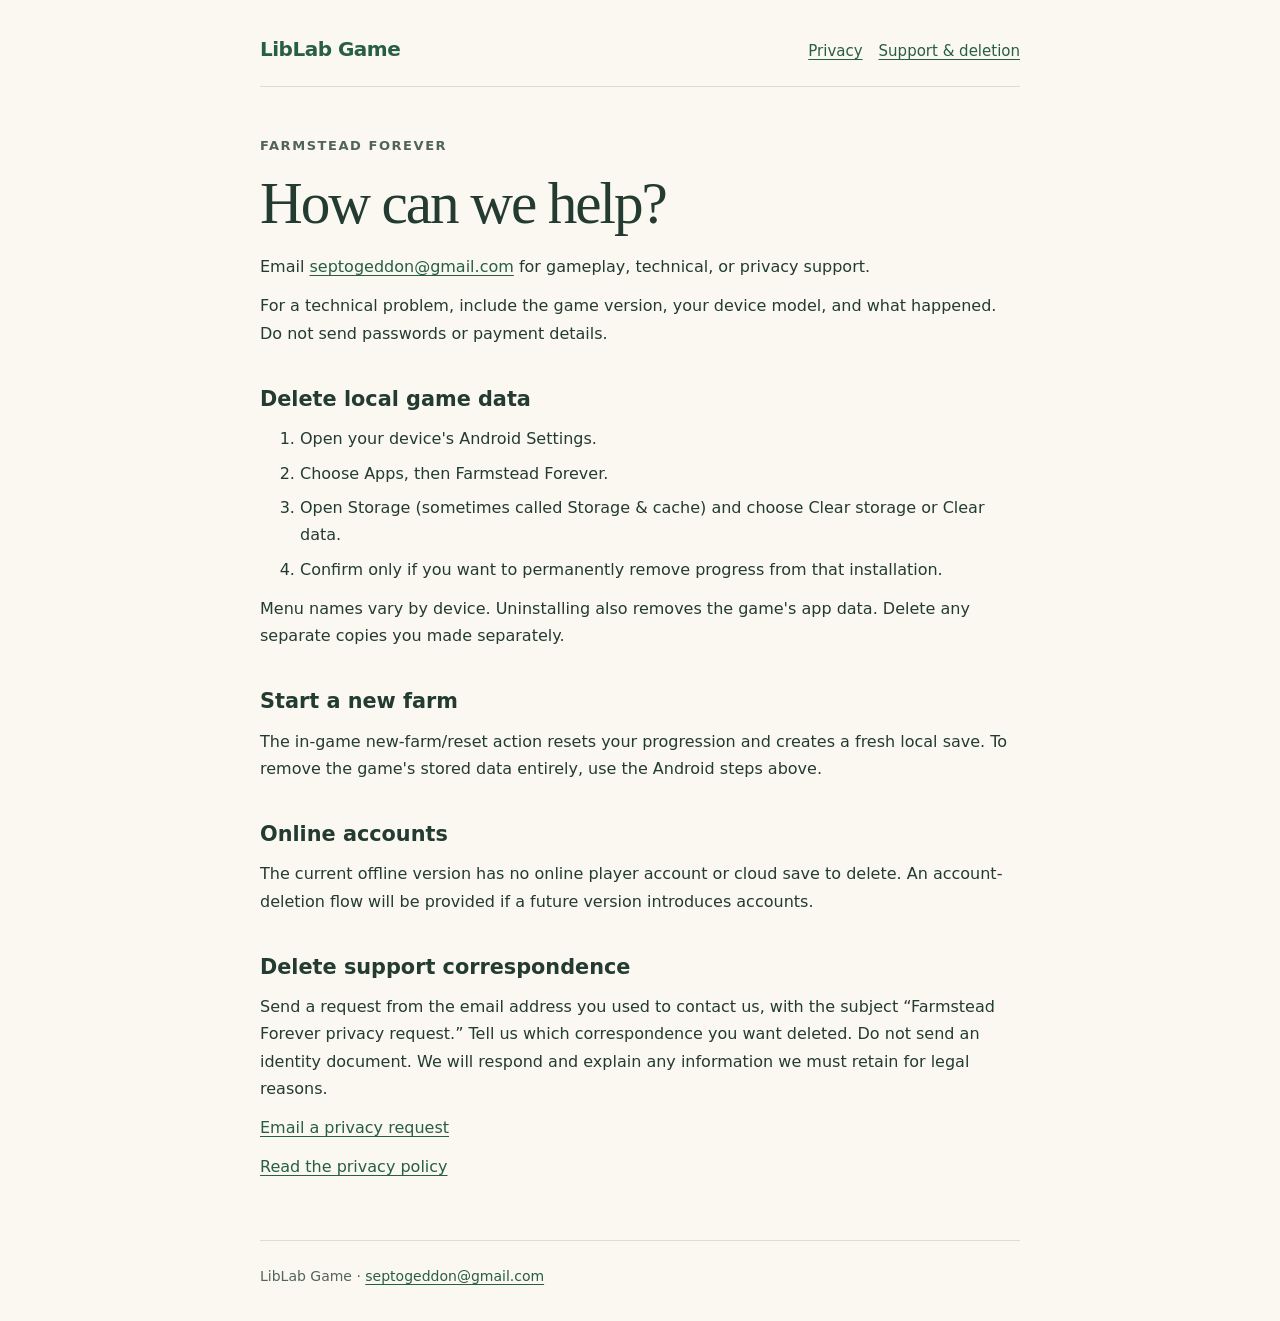
==== farmstead-forever/support/index.html @ aa5b65cd "Publish Farmstead Forever privacy and support pages" ====
<!doctype html>
<html lang="en"><head><meta charset="utf-8"><meta name="viewport" content="width=device-width, initial-scale=1"><title>Farmstead Forever support & data deletion | LibLab Game</title><meta name="description" content="Get help with Farmstead Forever and learn how to delete local game data or support correspondence."><link rel="stylesheet" href="../../styles.css"></head>
<body><a class="skip" href="#main">Skip to content</a><header><a class="brand" href="../../">LibLab Game</a><nav aria-label="Main"><a href="../">Privacy</a><a href="./" aria-current="page">Support & deletion</a></nav></header>
<main id="main"><p class="eyebrow">Farmstead Forever</p><h1>How can we help?</h1><p>Email <a href="mailto:septogeddon@gmail.com?subject=Farmstead%20Forever%20support">septogeddon@gmail.com</a> for gameplay, technical, or privacy support.</p><p>For a technical problem, include the game version, your device model, and what happened. Do not send passwords or payment details.</p>
<h2>Delete local game data</h2><ol><li>Open your device's Android Settings.</li><li>Choose Apps, then Farmstead Forever.</li><li>Open Storage (sometimes called Storage & cache) and choose Clear storage or Clear data.</li><li>Confirm only if you want to permanently remove progress from that installation.</li></ol><p>Menu names vary by device. Uninstalling also removes the game's app data. Delete any separate copies you made separately.</p>
<h2>Start a new farm</h2><p>The in-game new-farm/reset action resets your progression and creates a fresh local save. To remove the game's stored data entirely, use the Android steps above.</p>
<h2>Online accounts</h2><p>The current offline version has no online player account or cloud save to delete. An account-deletion flow will be provided if a future version introduces accounts.</p>
<h2>Delete support correspondence</h2><p>Send a request from the email address you used to contact us, with the subject “Farmstead Forever privacy request.” Tell us which correspondence you want deleted. Do not send an identity document. We will respond and explain any information we must retain for legal reasons.</p><p><a href="mailto:septogeddon@gmail.com?subject=Farmstead%20Forever%20privacy%20request">Email a privacy request</a></p>
<p><a href="../">Read the privacy policy</a></p></main><footer>LibLab Game · <a href="mailto:septogeddon@gmail.com">septogeddon@gmail.com</a></footer></body></html>
---- styles.css ----
:root { color-scheme: light; --ink: #233b31; --muted: #526459; --paper: #faf8f0; --line: #d9dfd3; }
* { box-sizing: border-box; }
body { margin: 0; font-family: system-ui, -apple-system, BlinkMacSystemFont, "Segoe UI", sans-serif; color: var(--ink); background: var(--paper); line-height: 1.7; }
a { color: #285e42; text-underline-offset: .2em; }
a:hover { color: #123822; }
a:focus-visible { outline: 3px solid #a96c1e; outline-offset: 5px; }
.skip { position: absolute; top: -100px; left: 1rem; padding: .5rem; background: white; }
.skip:focus { top: 0; }
header, main, footer { width: min(100% - 2.5rem, 760px); margin-inline: auto; }
header { padding-block: 2rem 1.25rem; border-bottom: 1px solid var(--line); display: flex; gap: 1rem; flex-wrap: wrap; justify-content: space-between; align-items: baseline; }
.brand { font-weight: 750; text-decoration: none; letter-spacing: -.025em; font-size: 1.25rem; }
nav { display: flex; flex-wrap: wrap; gap: 1rem; font-size: .9375rem; }
main { padding-block: 3rem; }
.eyebrow { text-transform: uppercase; font-size: .8125rem; letter-spacing: .12em; font-weight: 700; color: var(--muted); margin: 0 0 .75rem; }
h1 { font-family: Georgia, serif; font-weight: 500; font-size: clamp(2.4rem, 7vw, 3.7rem); line-height: 1.15; letter-spacing: -.035em; margin: 0 0 1rem; }
h2 { font-size: 1.3rem; line-height: 1.35; margin: 2.4rem 0 .6rem; }
p, ul, ol { margin: .75rem 0; }
li { margin: .45rem 0; }
.meta { color: var(--muted); font-size: .9375rem; }
.summary { background: #eaf0e5; border-left: 4px solid #708f62; padding: 1.1rem 1.3rem; margin-block: 1.75rem; }
.summary p { margin: 0; }
footer { border-top: 1px solid var(--line); padding-block: 1.5rem 2rem; color: var(--muted); font-size: .875rem; }
code { overflow-wrap: anywhere; font-size: .9em; }
@media (max-width: 480px) { main { padding-top: 2rem; } header, main, footer { width: calc(100% - 2rem); } }
@media print { body { background: white; } header nav, .skip { display: none; } main { padding-top: 1rem; } }
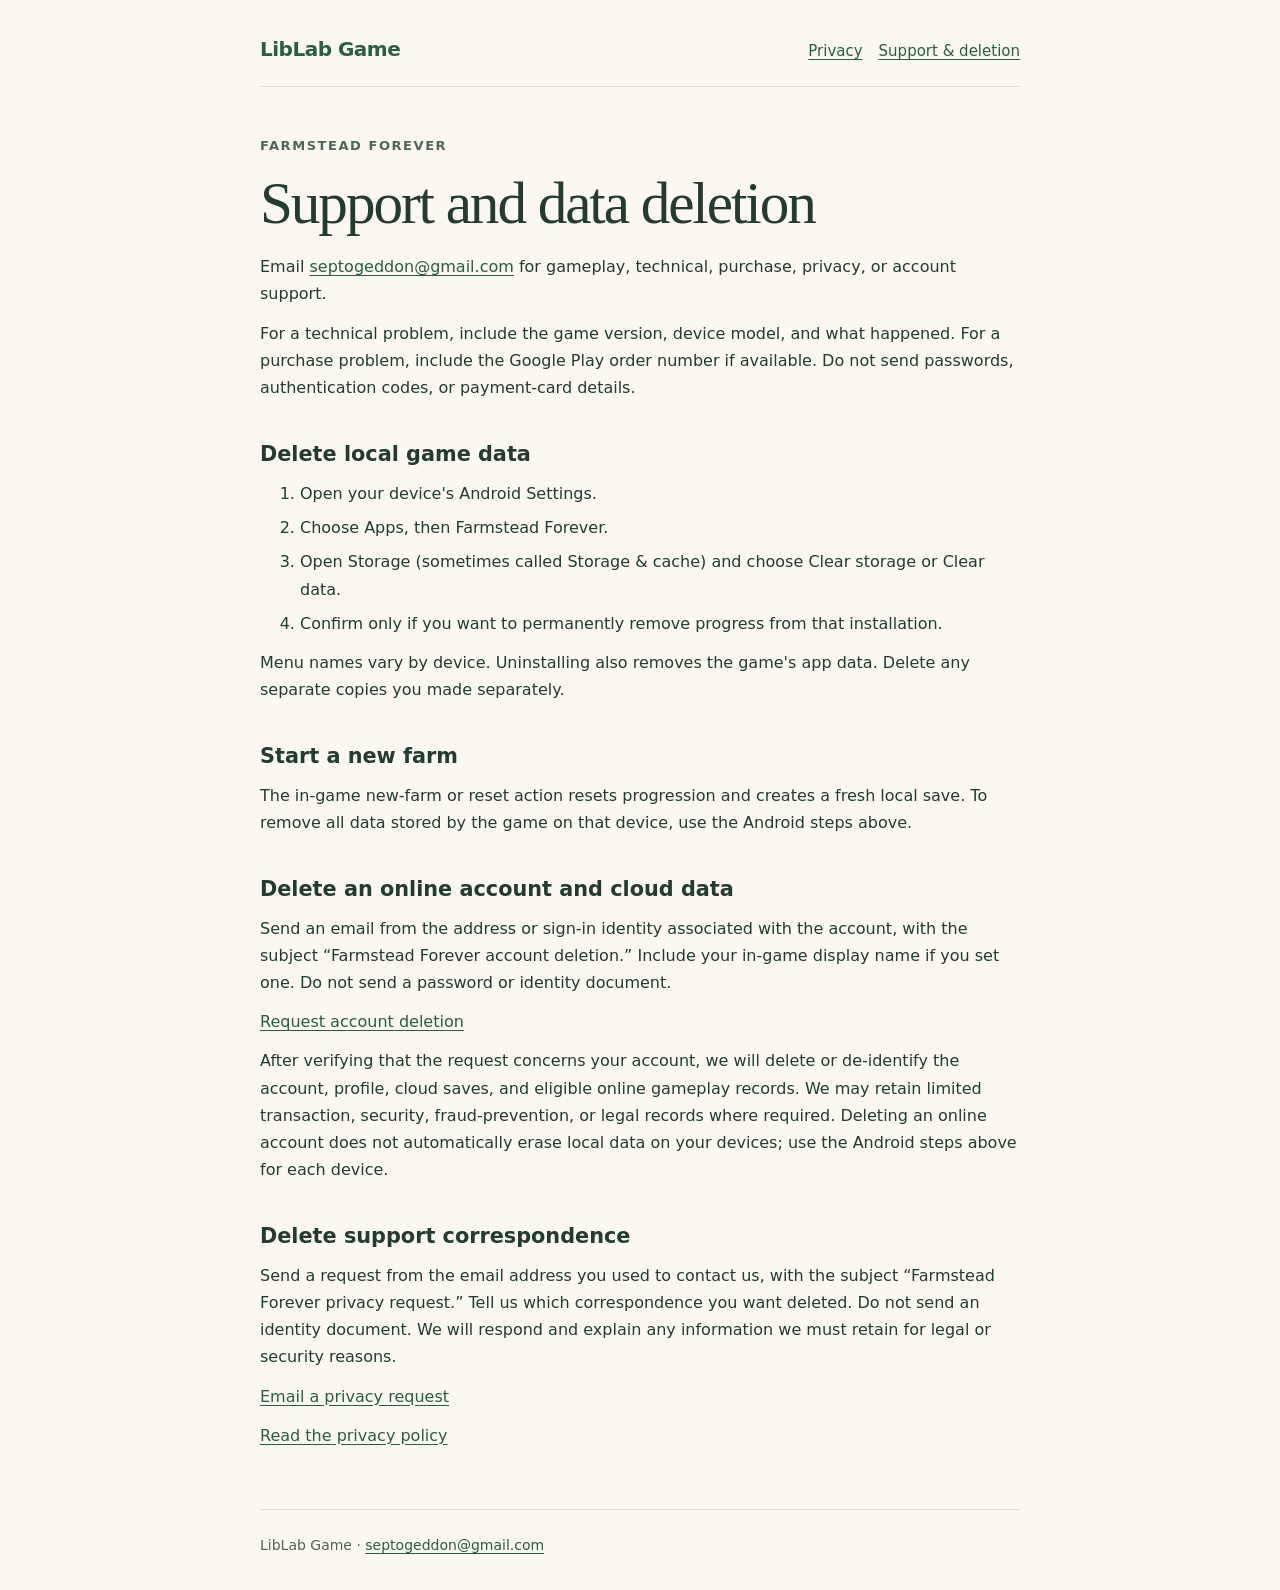
==== commit 7b8b80e2: "Update Farmstead Forever privacy disclosures" ====
--- a/farmstead-forever/support/index.html
+++ b/farmstead-forever/support/index.html
@@ -1,9 +1,9 @@
 <!doctype html>
-<html lang="en"><head><meta charset="utf-8"><meta name="viewport" content="width=device-width, initial-scale=1"><title>Farmstead Forever support & data deletion | LibLab Game</title><meta name="description" content="Get help with Farmstead Forever and learn how to delete local game data or support correspondence."><link rel="stylesheet" href="../../styles.css"></head>
+<html lang="en"><head><meta charset="utf-8"><meta name="viewport" content="width=device-width, initial-scale=1"><title>Farmstead Forever support & data deletion | LibLab Game</title><meta name="description" content="Get help with Farmstead Forever and request deletion of local data, an online account, cloud data, or support correspondence."><link rel="canonical" href="https://liblabgame.github.io/privacypolicy/farmstead-forever/support/"><link rel="stylesheet" href="../../styles.css"></head>
 <body><a class="skip" href="#main">Skip to content</a><header><a class="brand" href="../../">LibLab Game</a><nav aria-label="Main"><a href="../">Privacy</a><a href="./" aria-current="page">Support & deletion</a></nav></header>
-<main id="main"><p class="eyebrow">Farmstead Forever</p><h1>How can we help?</h1><p>Email <a href="mailto:septogeddon@gmail.com?subject=Farmstead%20Forever%20support">septogeddon@gmail.com</a> for gameplay, technical, or privacy support.</p><p>For a technical problem, include the game version, your device model, and what happened. Do not send passwords or payment details.</p>
+<main id="main"><p class="eyebrow">Farmstead Forever</p><h1>Support and data deletion</h1><p>Email <a href="mailto:septogeddon@gmail.com?subject=Farmstead%20Forever%20support">septogeddon@gmail.com</a> for gameplay, technical, purchase, privacy, or account support.</p><p>For a technical problem, include the game version, device model, and what happened. For a purchase problem, include the Google Play order number if available. Do not send passwords, authentication codes, or payment-card details.</p>
 <h2>Delete local game data</h2><ol><li>Open your device's Android Settings.</li><li>Choose Apps, then Farmstead Forever.</li><li>Open Storage (sometimes called Storage & cache) and choose Clear storage or Clear data.</li><li>Confirm only if you want to permanently remove progress from that installation.</li></ol><p>Menu names vary by device. Uninstalling also removes the game's app data. Delete any separate copies you made separately.</p>
-<h2>Start a new farm</h2><p>The in-game new-farm/reset action resets your progression and creates a fresh local save. To remove the game's stored data entirely, use the Android steps above.</p>
-<h2>Online accounts</h2><p>The current offline version has no online player account or cloud save to delete. An account-deletion flow will be provided if a future version introduces accounts.</p>
-<h2>Delete support correspondence</h2><p>Send a request from the email address you used to contact us, with the subject “Farmstead Forever privacy request.” Tell us which correspondence you want deleted. Do not send an identity document. We will respond and explain any information we must retain for legal reasons.</p><p><a href="mailto:septogeddon@gmail.com?subject=Farmstead%20Forever%20privacy%20request">Email a privacy request</a></p>
+<h2>Start a new farm</h2><p>The in-game new-farm or reset action resets progression and creates a fresh local save. To remove all data stored by the game on that device, use the Android steps above.</p>
+<h2>Delete an online account and cloud data</h2><p>Send an email from the address or sign-in identity associated with the account, with the subject “Farmstead Forever account deletion.” Include your in-game display name if you set one. Do not send a password or identity document.</p><p><a href="mailto:septogeddon@gmail.com?subject=Farmstead%20Forever%20account%20deletion">Request account deletion</a></p><p>After verifying that the request concerns your account, we will delete or de-identify the account, profile, cloud saves, and eligible online gameplay records. We may retain limited transaction, security, fraud-prevention, or legal records where required. Deleting an online account does not automatically erase local data on your devices; use the Android steps above for each device.</p>
+<h2>Delete support correspondence</h2><p>Send a request from the email address you used to contact us, with the subject “Farmstead Forever privacy request.” Tell us which correspondence you want deleted. Do not send an identity document. We will respond and explain any information we must retain for legal or security reasons.</p><p><a href="mailto:septogeddon@gmail.com?subject=Farmstead%20Forever%20privacy%20request">Email a privacy request</a></p>
 <p><a href="../">Read the privacy policy</a></p></main><footer>LibLab Game · <a href="mailto:septogeddon@gmail.com">septogeddon@gmail.com</a></footer></body></html>
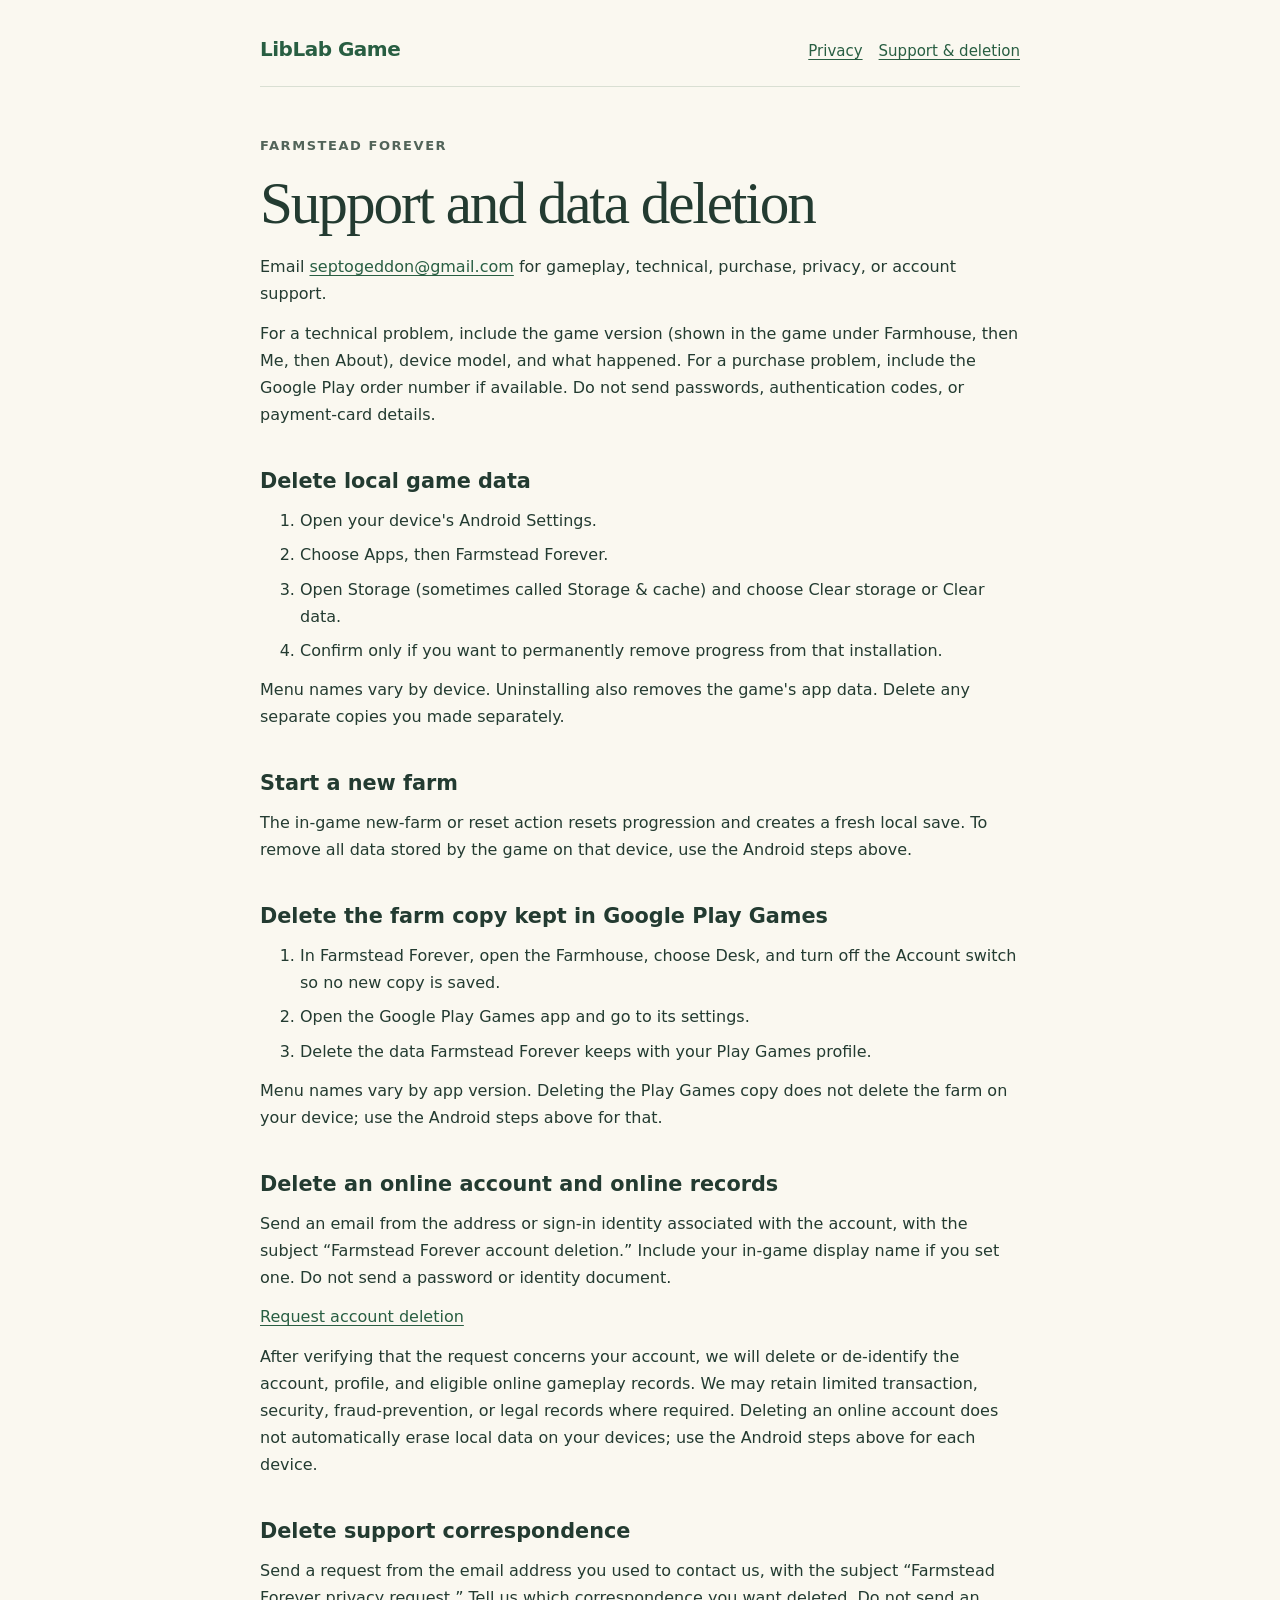
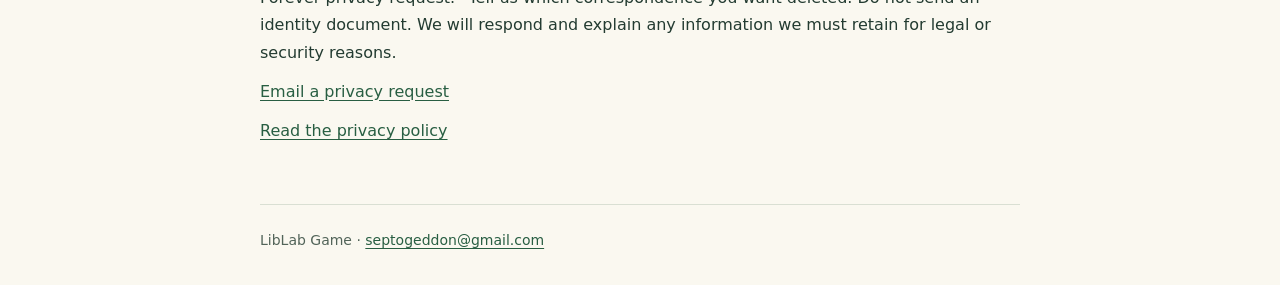
==== commit 2f322191: "Update Farmstead Forever privacy disclosures for Play Games and purchase checks Cloud saves now go t" ====
--- a/farmstead-forever/support/index.html
+++ b/farmstead-forever/support/index.html
@@ -1,9 +1,10 @@
 <!doctype html>
 <html lang="en"><head><meta charset="utf-8"><meta name="viewport" content="width=device-width, initial-scale=1"><title>Farmstead Forever support & data deletion | LibLab Game</title><meta name="description" content="Get help with Farmstead Forever and request deletion of local data, an online account, cloud data, or support correspondence."><link rel="canonical" href="https://liblabgame.github.io/privacypolicy/farmstead-forever/support/"><link rel="stylesheet" href="../../styles.css"></head>
 <body><a class="skip" href="#main">Skip to content</a><header><a class="brand" href="../../">LibLab Game</a><nav aria-label="Main"><a href="../">Privacy</a><a href="./" aria-current="page">Support & deletion</a></nav></header>
-<main id="main"><p class="eyebrow">Farmstead Forever</p><h1>Support and data deletion</h1><p>Email <a href="mailto:septogeddon@gmail.com?subject=Farmstead%20Forever%20support">septogeddon@gmail.com</a> for gameplay, technical, purchase, privacy, or account support.</p><p>For a technical problem, include the game version, device model, and what happened. For a purchase problem, include the Google Play order number if available. Do not send passwords, authentication codes, or payment-card details.</p>
+<main id="main"><p class="eyebrow">Farmstead Forever</p><h1>Support and data deletion</h1><p>Email <a href="mailto:septogeddon@gmail.com?subject=Farmstead%20Forever%20support">septogeddon@gmail.com</a> for gameplay, technical, purchase, privacy, or account support.</p><p>For a technical problem, include the game version (shown in the game under Farmhouse, then Me, then About), device model, and what happened. For a purchase problem, include the Google Play order number if available. Do not send passwords, authentication codes, or payment-card details.</p>
 <h2>Delete local game data</h2><ol><li>Open your device's Android Settings.</li><li>Choose Apps, then Farmstead Forever.</li><li>Open Storage (sometimes called Storage & cache) and choose Clear storage or Clear data.</li><li>Confirm only if you want to permanently remove progress from that installation.</li></ol><p>Menu names vary by device. Uninstalling also removes the game's app data. Delete any separate copies you made separately.</p>
 <h2>Start a new farm</h2><p>The in-game new-farm or reset action resets progression and creates a fresh local save. To remove all data stored by the game on that device, use the Android steps above.</p>
-<h2>Delete an online account and cloud data</h2><p>Send an email from the address or sign-in identity associated with the account, with the subject “Farmstead Forever account deletion.” Include your in-game display name if you set one. Do not send a password or identity document.</p><p><a href="mailto:septogeddon@gmail.com?subject=Farmstead%20Forever%20account%20deletion">Request account deletion</a></p><p>After verifying that the request concerns your account, we will delete or de-identify the account, profile, cloud saves, and eligible online gameplay records. We may retain limited transaction, security, fraud-prevention, or legal records where required. Deleting an online account does not automatically erase local data on your devices; use the Android steps above for each device.</p>
+<h2>Delete the farm copy kept in Google Play Games</h2><ol><li>In Farmstead Forever, open the Farmhouse, choose Desk, and turn off the Account switch so no new copy is saved.</li><li>Open the Google Play Games app and go to its settings.</li><li>Delete the data Farmstead Forever keeps with your Play Games profile.</li></ol><p>Menu names vary by app version. Deleting the Play Games copy does not delete the farm on your device; use the Android steps above for that.</p>
+<h2>Delete an online account and online records</h2><p>Send an email from the address or sign-in identity associated with the account, with the subject “Farmstead Forever account deletion.” Include your in-game display name if you set one. Do not send a password or identity document.</p><p><a href="mailto:septogeddon@gmail.com?subject=Farmstead%20Forever%20account%20deletion">Request account deletion</a></p><p>After verifying that the request concerns your account, we will delete or de-identify the account, profile, and eligible online gameplay records. We may retain limited transaction, security, fraud-prevention, or legal records where required. Deleting an online account does not automatically erase local data on your devices; use the Android steps above for each device.</p>
 <h2>Delete support correspondence</h2><p>Send a request from the email address you used to contact us, with the subject “Farmstead Forever privacy request.” Tell us which correspondence you want deleted. Do not send an identity document. We will respond and explain any information we must retain for legal or security reasons.</p><p><a href="mailto:septogeddon@gmail.com?subject=Farmstead%20Forever%20privacy%20request">Email a privacy request</a></p>
 <p><a href="../">Read the privacy policy</a></p></main><footer>LibLab Game · <a href="mailto:septogeddon@gmail.com">septogeddon@gmail.com</a></footer></body></html>
